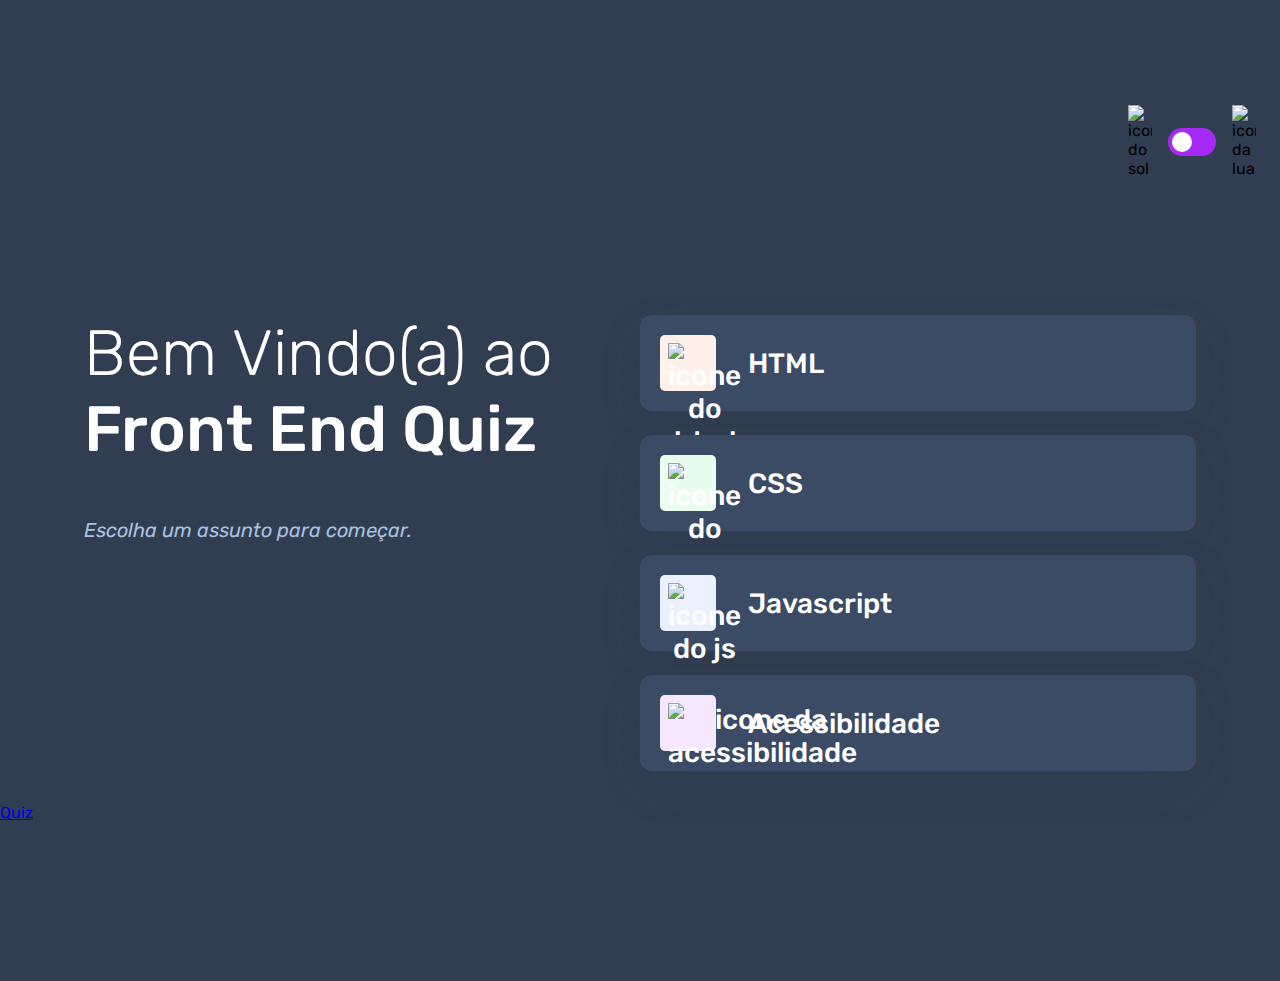
==== index.html @ 275fd0d0 "adicionado o efeito para alternativas certas e erradas" ====
<!DOCTYPE html>
<html lang="pt-BR">
<head>
    <meta charset="UTF-8">
    <meta name="viewport" content="width=device-width, initial-scale=1.0">
    <link rel="stylesheet" href="style.css">
    <link rel="preconnect" href="https://fonts.googleapis.com">
    <link rel="preconnect" href="https://fonts.gstatic.com" crossorigin>
    <link href="https://fonts.googleapis.com/css2?family=Rubik:ital,wght@0,300..900;1,300..900&display=swap"
        rel="stylesheet">
    <title>Quiz App</title>
</head>
<body class="escuro">
    <header>
        <div class="tema">
            <img src="./assets/images/icon-sun-dark.svg" alt="icone do sol">
            <button>
                <div>
                </div>
            </button>
            <img src="./assets/images/icon-moon-dark.svg" alt="icone da lua">
        </div>
    </header>
    <main>
        <section class="boas_vindas">
            <h1>Bem Vindo(a) ao <br>
                <strong>Front End Quiz</strong>
            </h1>
            <p>Escolha um assunto para começar.</p>
        </section>
        <section class="assuntos">
            <button class="botao_html">
                <div>
                    <img src="./assets/images/icon-html.svg" alt="icone do html">
                </div>
                HTML
            </button>
            <button class="botao_css">
                <div>
                    <img src="./assets/images/icon-css.svg" alt="icone do css">
                </div>
                CSS
            </button>
            <button class="botao_js">
                <div>
                    <img src="./assets/images/icon-js.svg" alt="icone do js">
                </div>
                Javascript
            </button>
            <button class="botao_acessibilidade">
                <div>
                    <img src="./assets/images/icon-accessibility.svg" alt="icone da acessibilidade">
                </div>
                Acessibilidade
            </button>
        </section>
    </main>

    <a href="./pages/quiz/quiz.html">Quiz</a>
</body>

</html>
---- style.css ----
* {
    margin: 0;
    padding: 0;
    box-sizing: border-box;
    font-family: "Rubik", sans-serif;
    -webkit-font-smoothing: antialiased;
}
:root {
    --bg-color: #f4f6fa;
    --purple: #a729f5;
    --primary-text-color: #313e51;
    --secondery-text-color: #626c7f;
    --shadow: 0px 16px 40px 0px rgba(143, 168, 193, 0.14);
    --bg-html: #fff1e9;
    --bg-css: #e8fdef;
    --bg-js: #ebf0ff;
    --bg-acessibilidade: #f6e7ff;
    --button-bg: #fff;
    --white: #fff;
    --bg-mobile: url(./assets/images/pattern-background-mobile-light.svg);
    --bg-desktop: url(./assets/images/pattern-background-desktop-light.svg)
}

body.escuro {
    --bg-color: #313e51;
    --bg-mobile: url(./assets/images/pattern-background-mobile-dark.svg);
    --bg-desktop: url(./assets/images/pattern-background-desktop-dark.svg);
    --primary-text-color: #fff;
    --secondery-text-color: #abc1e1;
    --button-bg: #3b4b66;
    --shadow: 0px 16px 40px 0px rgba(49, 62, 81, 0.14);

}

body {
    height: 100svh;
    background: var(--bg-mobile) var(--bg-color);
    background-repeat: no-repeat;
    background-size: cover;
}
header {
    padding: 16px 24px;
    display: flex;
    justify-content: flex-end;
}
.tema {
    padding: 8px 0;
    display: flex;
    align-items: center;
    gap: 8px;
}
.tema img {
    width: 16px;
}
.tema button {
    height: 20px;
    width: 32px;
    background: var(--purple);
    border: 0;
    border-radius: 999px;
    padding: 4px;
}
.tema button div {
    background: var(--white);
    width: 12px;
    height: 12px;
    border-radius: 999px;
}
main {
    padding: 32px 24px;
}
.boas_vindas {
    margin-bottom: 40px;
}
.boas_vindas h1 {
    font-size: 40px;
    font-weight: 300;
    color: var(--primary-text-color);
    margin-bottom: 16px;
}
.boas_vindas h1 strong {
    font-weight: 500;
}
.boas_vindas p {
    color: var(--secondery-text-color);
    font-size: 14px;
    line-height: 150%;
    font-style: italic;
}
.assuntos {
    display: flex;
    flex-direction: column;
    gap: 12px;
}
.assuntos button {
    border: none;
    background: var(--button-bg);
    display: flex;
    align-items: center;
    gap: 16px;
    padding: 12px;
    border-radius: 12px;
    box-shadow: var(--shadow);
    font-size: 18px;
    font-weight: 500;
    color: var(--primary-text-color);
}
.assuntos button div {
    width: 40px;
    height: 40px;
    padding: 5px;
    border-radius: 5px;
}
.assuntos button img {
    width: 100%;
}

.botao_html div {
    background: var(--bg-html);
}

.botao_css div {
    background: var(--bg-css);
}

.botao_js div {
    background: var(--bg-js);
}

.botao_acessibilidade div {
    background: var(--bg-acessibilidade);
}

@media(min-width: 1100px) {
    body {
        background: var(--bg-desktop) var(--bg-color);
        background-size: cover;
        background-repeat: no-repeat;
    }

    header {
        margin-block: 81px;
    }

    .tema img {
        width: 24px;
    }

    .tema {
        gap: 16px;
    }

    .tema button {
        width: 48px;
        height: 28px;
    }

    .tema button div {
        width: 20px;
        height: 20px;
    }

    main {
        display: flex;
        max-width: 1160px;
        margin-inline: auto;
    }

    section {
        width: 100%;
    }

    .boas_vindas h1 {
        font-size: 64px;
        margin-bottom: 48px;
    }

    .boas_vindas p {
        font-size: 20px;
    }

    .assuntos {
        gap: 24px;
    }

    .assuntos button {
        font-size: 28px;
        padding: 20px;
        gap: 32px;
    }

    .assuntos button div {
        width: 56px;
        height: 56px;
        padding: 8px;
    }
}
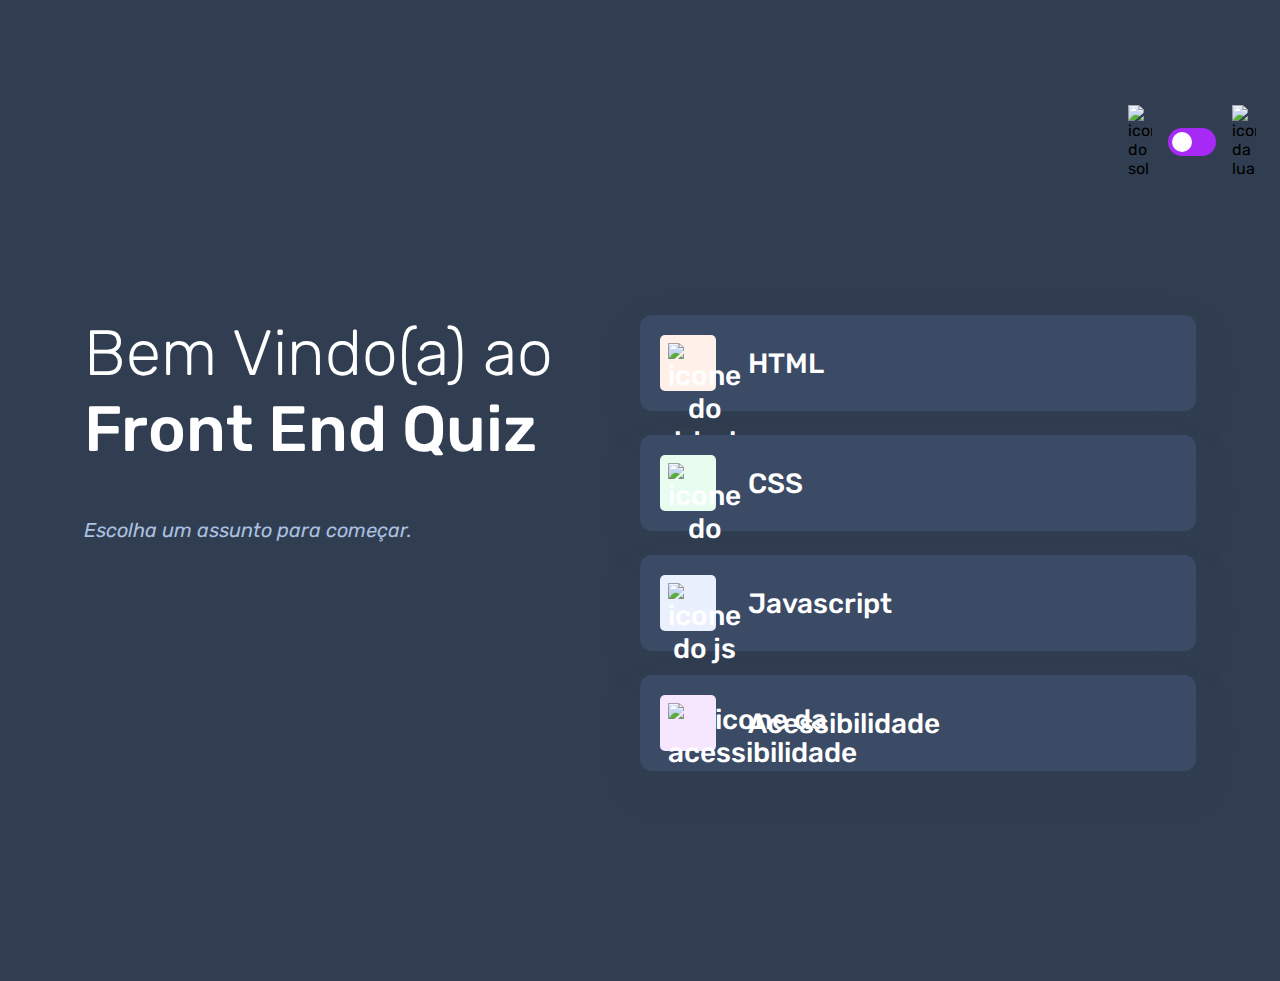
==== commit 55763075: "ajuste do box shadow do resultado" ====
--- a/index.html
+++ b/index.html
@@ -10,6 +10,8 @@
         rel="stylesheet">
     <title>Quiz App</title>
 </head>
+
+<body>
 <body class="escuro">
     <header>
         <div class="tema">
@@ -55,8 +57,5 @@
             </button>
         </section>
     </main>
-
-    <a href="./pages/quiz/quiz.html">Quiz</a>
 </body>
-
 </html>--- a/style.css
+++ b/style.css
@@ -114,81 +114,64 @@
 .assuntos button img {
     width: 100%;
 }
-
 .botao_html div {
     background: var(--bg-html);
 }
-
 .botao_css div {
     background: var(--bg-css);
 }
-
 .botao_js div {
     background: var(--bg-js);
 }
-
 .botao_acessibilidade div {
     background: var(--bg-acessibilidade);
 }
-
 @media(min-width: 1100px) {
     body {
         background: var(--bg-desktop) var(--bg-color);
         background-size: cover;
         background-repeat: no-repeat;
     }
-
     header {
         margin-block: 81px;
     }
-
     .tema img {
         width: 24px;
     }
-
     .tema {
         gap: 16px;
     }
-
     .tema button {
         width: 48px;
         height: 28px;
     }
-
     .tema button div {
         width: 20px;
         height: 20px;
     }
-
     main {
         display: flex;
         max-width: 1160px;
         margin-inline: auto;
     }
-
     section {
         width: 100%;
     }
-
     .boas_vindas h1 {
         font-size: 64px;
         margin-bottom: 48px;
     }
-
     .boas_vindas p {
         font-size: 20px;
     }
-
     .assuntos {
         gap: 24px;
     }
-
     .assuntos button {
         font-size: 28px;
         padding: 20px;
         gap: 32px;
     }
-
     .assuntos button div {
         width: 56px;
         height: 56px;
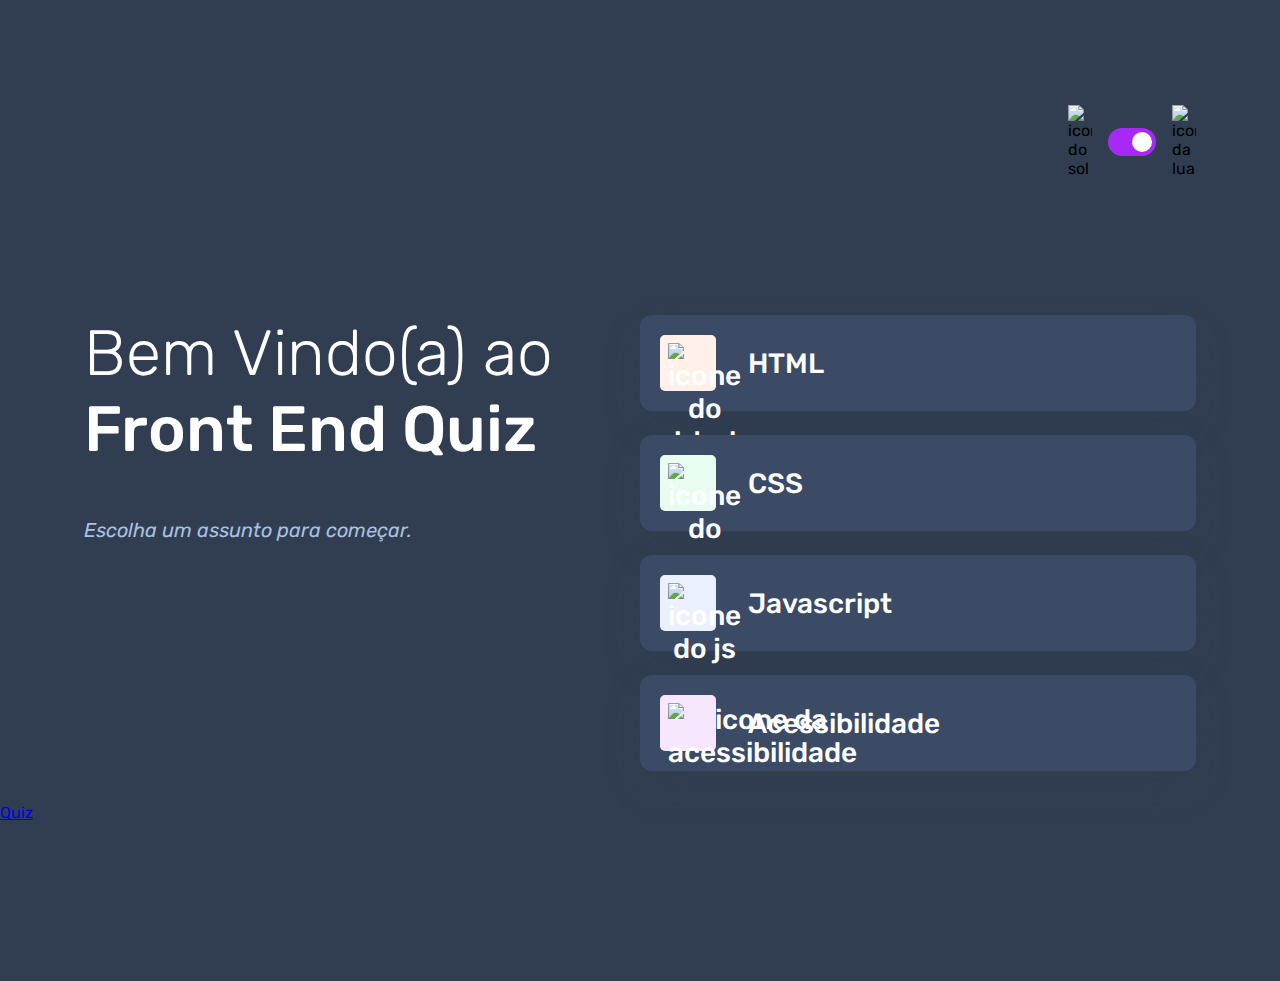
==== commit 7830b96d: "primeiros ajustes do tema no javascript" ====
--- a/index.html
+++ b/index.html
@@ -4,15 +4,19 @@
     <meta charset="UTF-8">
     <meta name="viewport" content="width=device-width, initial-scale=1.0">
     <link rel="stylesheet" href="style.css">
+
     <link rel="preconnect" href="https://fonts.googleapis.com">
     <link rel="preconnect" href="https://fonts.gstatic.com" crossorigin>
     <link href="https://fonts.googleapis.com/css2?family=Rubik:ital,wght@0,300..900;1,300..900&display=swap"
         rel="stylesheet">
+    <link href="https://fonts.googleapis.com/css2?family=Rubik:ital,wght@0,300..900;1,300..900&display=swap" rel="stylesheet">
+
+    <script src="./script.js" defer></script>
     <title>Quiz App</title>
 </head>
 
+<body class="escuro">
 <body>
-<body class="escuro">
     <header>
         <div class="tema">
             <img src="./assets/images/icon-sun-dark.svg" alt="icone do sol">
@@ -57,5 +61,6 @@
             </button>
         </section>
     </main>
+    <a href="./pages/quiz/quiz.html">Quiz</a>
 </body>
 </html>--- a/style.css
+++ b/style.css
@@ -20,7 +20,6 @@
     --bg-mobile: url(./assets/images/pattern-background-mobile-light.svg);
     --bg-desktop: url(./assets/images/pattern-background-desktop-light.svg)
 }
-
 body.escuro {
     --bg-color: #313e51;
     --bg-mobile: url(./assets/images/pattern-background-mobile-dark.svg);
@@ -29,9 +28,7 @@
     --secondery-text-color: #abc1e1;
     --button-bg: #3b4b66;
     --shadow: 0px 16px 40px 0px rgba(49, 62, 81, 0.14);
-
 }
-
 body {
     height: 100svh;
     background: var(--bg-mobile) var(--bg-color);
@@ -42,6 +39,8 @@
     padding: 16px 24px;
     display: flex;
     justify-content: flex-end;
+    max-width: 1160px;
+    margin-inline: auto;
 }
 .tema {
     padding: 8px 0;
@@ -59,7 +58,10 @@
     border: 0;
     border-radius: 999px;
     padding: 4px;
+    display: flex;
+    justify-content: flex-end;
 }
+
 .tema button div {
     background: var(--white);
     width: 12px;
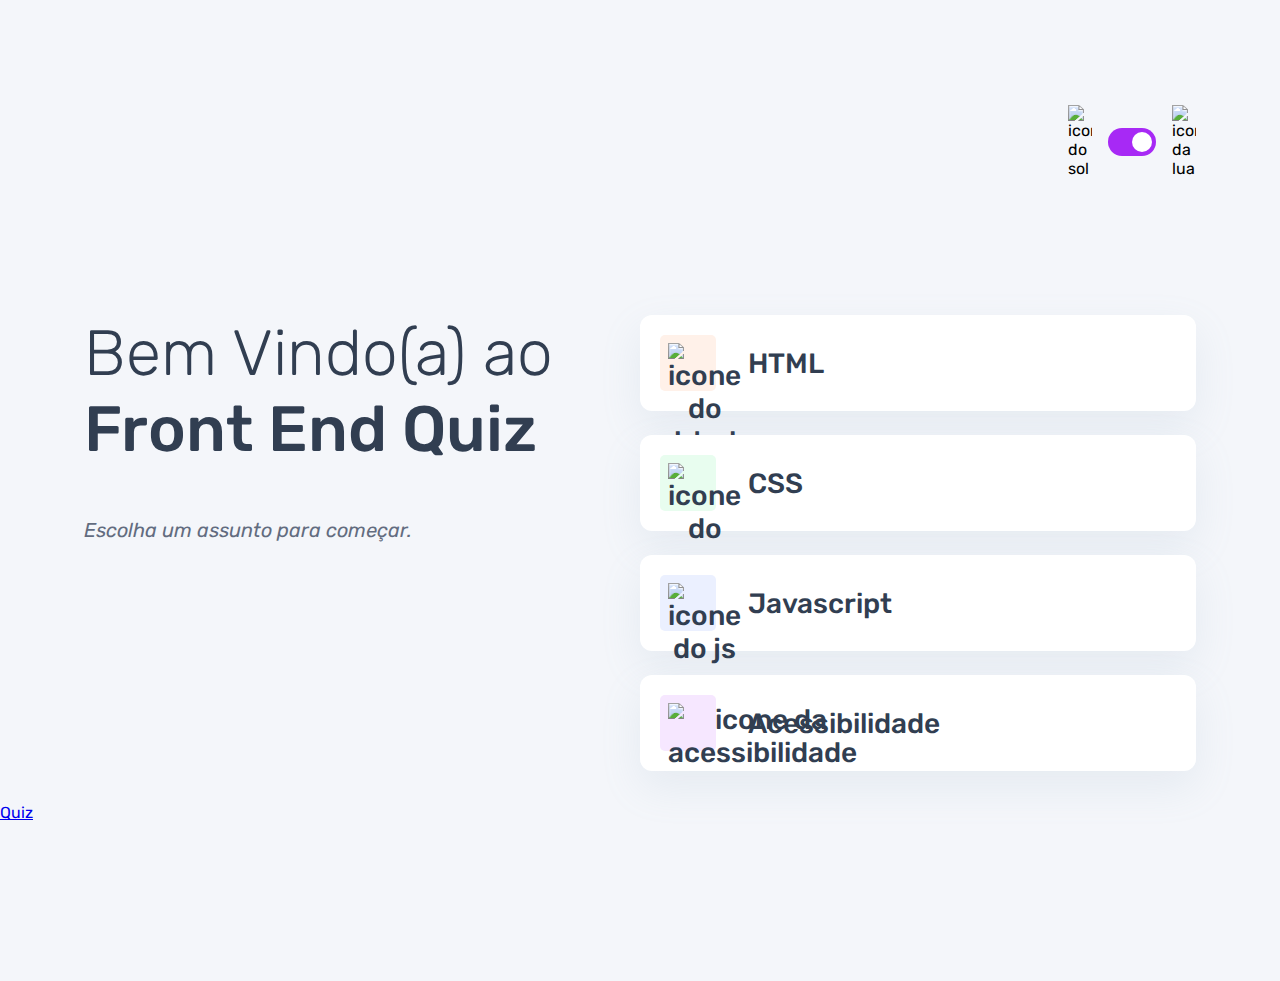
==== commit be0be92d: "adição do javascript no quiz.html para trocar o tema" ====
--- a/index.html
+++ b/index.html
@@ -4,18 +4,15 @@
     <meta charset="UTF-8">
     <meta name="viewport" content="width=device-width, initial-scale=1.0">
     <link rel="stylesheet" href="style.css">
-
     <link rel="preconnect" href="https://fonts.googleapis.com">
     <link rel="preconnect" href="https://fonts.gstatic.com" crossorigin>
-    <link href="https://fonts.googleapis.com/css2?family=Rubik:ital,wght@0,300..900;1,300..900&display=swap"
-        rel="stylesheet">
     <link href="https://fonts.googleapis.com/css2?family=Rubik:ital,wght@0,300..900;1,300..900&display=swap" rel="stylesheet">
 
     <script src="./script.js" defer></script>
+    <script src="./script.js" type="module" defer></script>
     <title>Quiz App</title>
 </head>
 
-<body class="escuro">
 <body>
     <header>
         <div class="tema">
--- a/style.css
+++ b/style.css
@@ -60,6 +60,7 @@
     padding: 4px;
     display: flex;
     justify-content: flex-end;
+    cursor: pointer;
 }
 
 .tema button div {
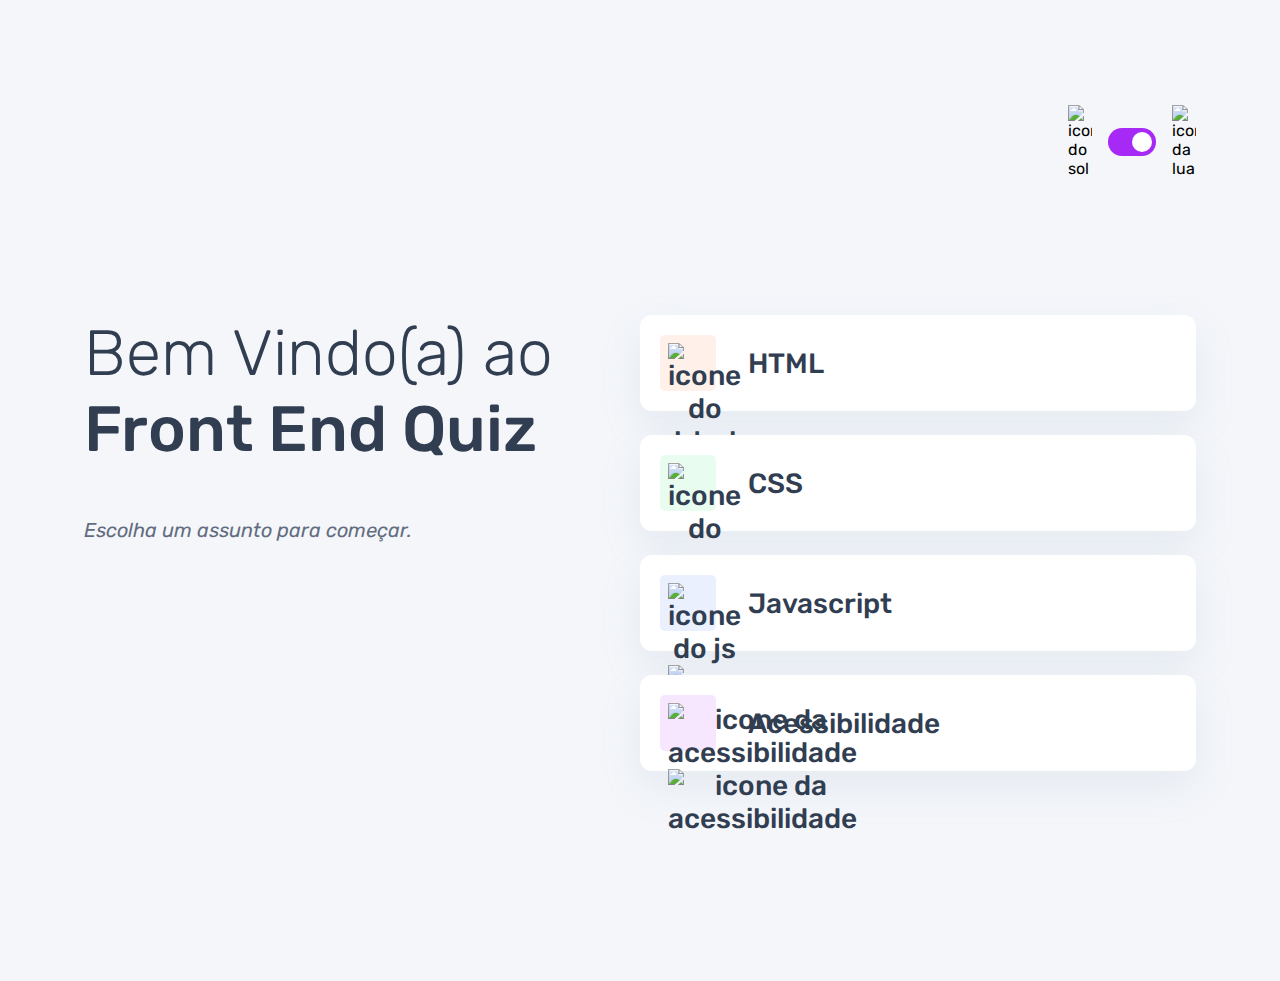
==== commit 4440ac2a: "alteração dinamica do assunto da pagina" ====
--- a/index.html
+++ b/index.html
@@ -7,12 +7,9 @@
     <link rel="preconnect" href="https://fonts.googleapis.com">
     <link rel="preconnect" href="https://fonts.gstatic.com" crossorigin>
     <link href="https://fonts.googleapis.com/css2?family=Rubik:ital,wght@0,300..900;1,300..900&display=swap" rel="stylesheet">
-
-    <script src="./script.js" defer></script>
     <script src="./script.js" type="module" defer></script>
     <title>Quiz App</title>
 </head>
-
 <body>
     <header>
         <div class="tema">
@@ -47,17 +44,18 @@
             <button class="botao_js">
                 <div>
                     <img src="./assets/images/icon-js.svg" alt="icone do js">
+                    <img src="./assets/images/icon-javascript.svg" alt="icone do js">
                 </div>
                 Javascript
             </button>
             <button class="botao_acessibilidade">
                 <div>
                     <img src="./assets/images/icon-accessibility.svg" alt="icone da acessibilidade">
+                    <img src="./assets/images/icon-acessibilidade.svg" alt="icone da acessibilidade">
                 </div>
                 Acessibilidade
             </button>
         </section>
     </main>
-    <a href="./pages/quiz/quiz.html">Quiz</a>
 </body>
 </html>--- a/style.css
+++ b/style.css
@@ -62,7 +62,6 @@
     justify-content: flex-end;
     cursor: pointer;
 }
-
 .tema button div {
     background: var(--white);
     width: 12px;
@@ -107,7 +106,9 @@
     font-size: 18px;
     font-weight: 500;
     color: var(--primary-text-color);
+    cursor: pointer;
 }
+
 .assuntos button div {
     width: 40px;
     height: 40px;
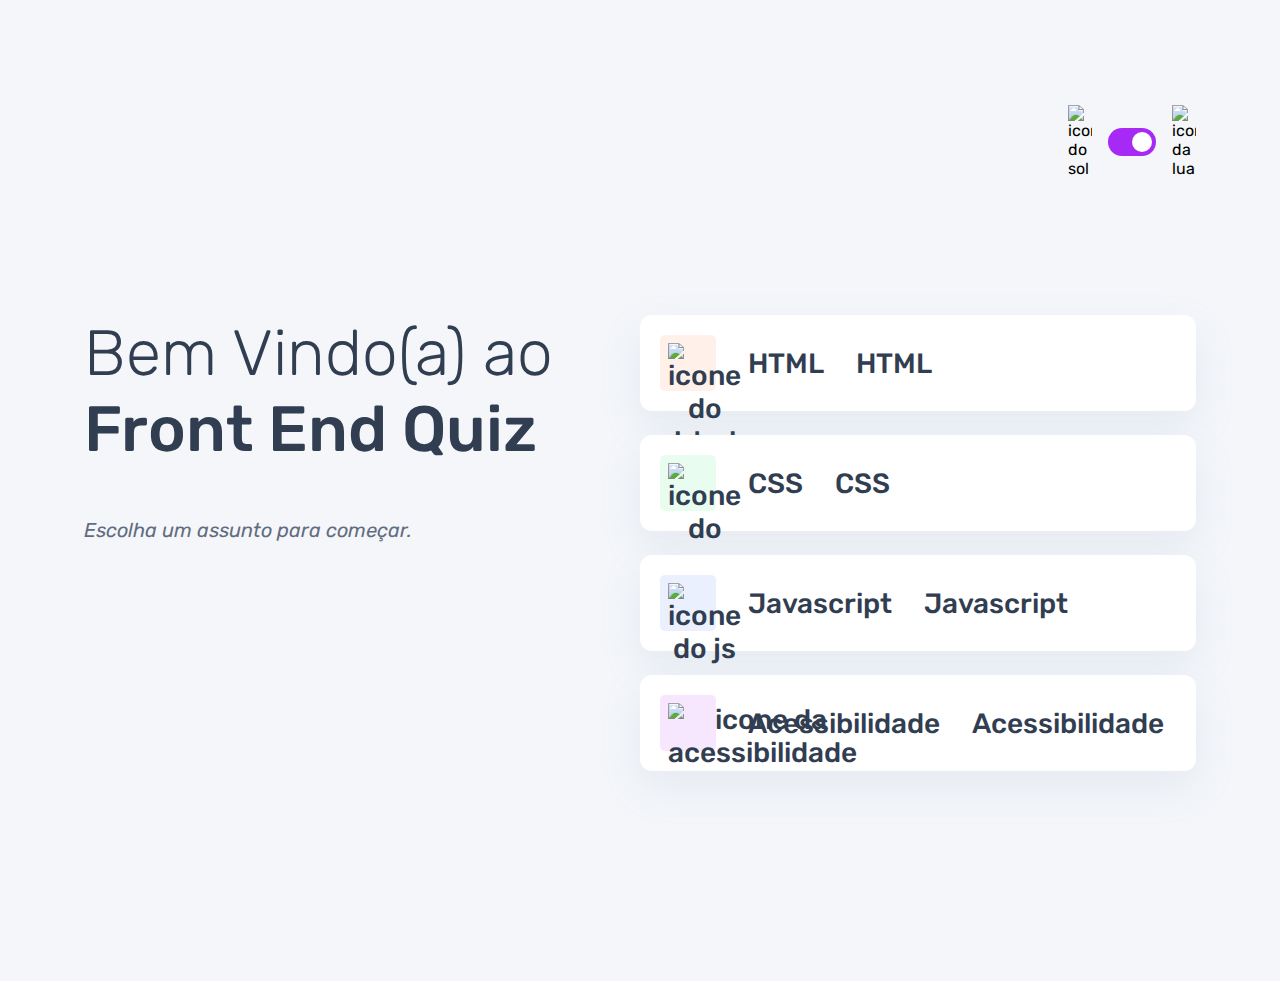
==== commit 3804d8cc: "ajustes da funcao de selecionar assunto para funcionar em todos os dispositivos" ====
--- a/index.html
+++ b/index.html
@@ -34,26 +34,28 @@
                     <img src="./assets/images/icon-html.svg" alt="icone do html">
                 </div>
                 HTML
+                <span>HTML</span>
             </button>
             <button class="botao_css">
                 <div>
                     <img src="./assets/images/icon-css.svg" alt="icone do css">
                 </div>
                 CSS
+                <span>CSS</span>
             </button>
             <button class="botao_js">
                 <div>
-                    <img src="./assets/images/icon-js.svg" alt="icone do js">
                     <img src="./assets/images/icon-javascript.svg" alt="icone do js">
                 </div>
                 Javascript
+                <span>Javascript</span>
             </button>
             <button class="botao_acessibilidade">
                 <div>
-                    <img src="./assets/images/icon-accessibility.svg" alt="icone da acessibilidade">
                     <img src="./assets/images/icon-acessibilidade.svg" alt="icone da acessibilidade">
                 </div>
                 Acessibilidade
+                <span>Acessibilidade</span>
             </button>
         </section>
     </main>
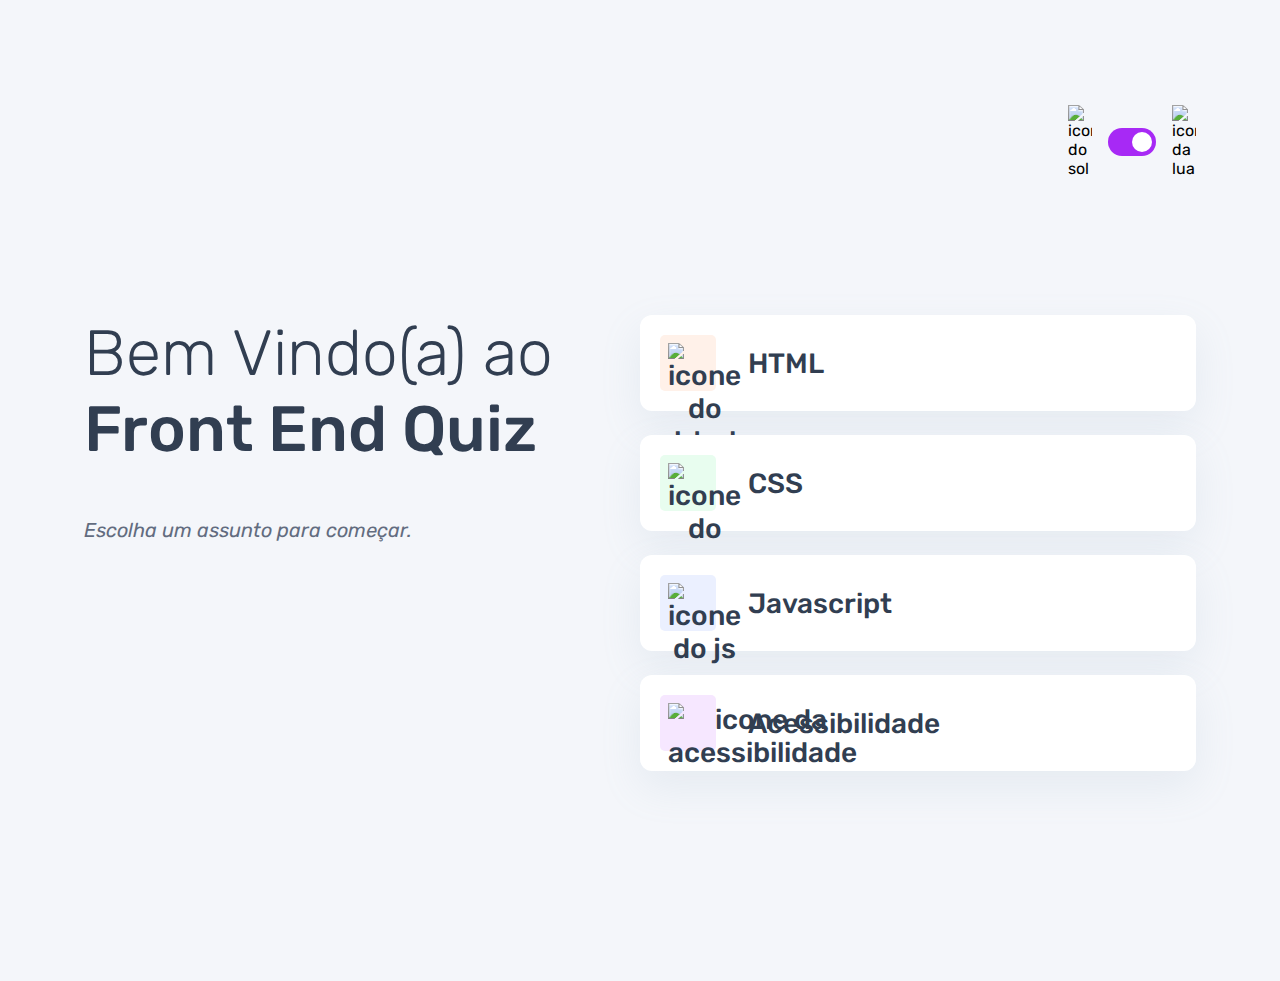
==== commit 5ea7403c: "correçao dos erros" ====
--- a/index.html
+++ b/index.html
@@ -1,63 +1,70 @@
 <!DOCTYPE html>
 <html lang="pt-BR">
+
 <head>
     <meta charset="UTF-8">
     <meta name="viewport" content="width=device-width, initial-scale=1.0">
     <link rel="stylesheet" href="style.css">
+
     <link rel="preconnect" href="https://fonts.googleapis.com">
     <link rel="preconnect" href="https://fonts.gstatic.com" crossorigin>
     <link href="https://fonts.googleapis.com/css2?family=Rubik:ital,wght@0,300..900;1,300..900&display=swap" rel="stylesheet">
+
     <script src="./script.js" type="module" defer></script>
     <title>Quiz App</title>
 </head>
+
 <body>
     <header>
         <div class="tema">
             <img src="./assets/images/icon-sun-dark.svg" alt="icone do sol">
+
             <button>
                 <div>
+
                 </div>
             </button>
             <img src="./assets/images/icon-moon-dark.svg" alt="icone da lua">
         </div>
+
     </header>
     <main>
         <section class="boas_vindas">
             <h1>Bem Vindo(a) ao <br>
+
                 <strong>Front End Quiz</strong>
             </h1>
             <p>Escolha um assunto para começar.</p>
         </section>
+
         <section class="assuntos">
             <button class="botao_html">
                 <div>
                     <img src="./assets/images/icon-html.svg" alt="icone do html">
                 </div>
-                HTML
                 <span>HTML</span>
             </button>
             <button class="botao_css">
                 <div>
                     <img src="./assets/images/icon-css.svg" alt="icone do css">
                 </div>
-                CSS
                 <span>CSS</span>
             </button>
             <button class="botao_js">
                 <div>
                     <img src="./assets/images/icon-javascript.svg" alt="icone do js">
                 </div>
-                Javascript
                 <span>Javascript</span>
             </button>
             <button class="botao_acessibilidade">
                 <div>
                     <img src="./assets/images/icon-acessibilidade.svg" alt="icone da acessibilidade">
                 </div>
-                Acessibilidade
                 <span>Acessibilidade</span>
             </button>
         </section>
     </main>
+
 </body>
+
 </html>--- a/style.css
+++ b/style.css
@@ -5,6 +5,7 @@
     font-family: "Rubik", sans-serif;
     -webkit-font-smoothing: antialiased;
 }
+
 :root {
     --bg-color: #f4f6fa;
     --purple: #a729f5;
@@ -20,6 +21,7 @@
     --bg-mobile: url(./assets/images/pattern-background-mobile-light.svg);
     --bg-desktop: url(./assets/images/pattern-background-desktop-light.svg)
 }
+
 body.escuro {
     --bg-color: #313e51;
     --bg-mobile: url(./assets/images/pattern-background-mobile-dark.svg);
@@ -28,13 +30,16 @@
     --secondery-text-color: #abc1e1;
     --button-bg: #3b4b66;
     --shadow: 0px 16px 40px 0px rgba(49, 62, 81, 0.14);
-}
+
+}
+
 body {
     height: 100svh;
     background: var(--bg-mobile) var(--bg-color);
     background-repeat: no-repeat;
     background-size: cover;
 }
+
 header {
     padding: 16px 24px;
     display: flex;
@@ -42,15 +47,18 @@
     max-width: 1160px;
     margin-inline: auto;
 }
+
 .tema {
     padding: 8px 0;
     display: flex;
     align-items: center;
     gap: 8px;
 }
+
 .tema img {
     width: 16px;
 }
+
 .tema button {
     height: 20px;
     width: 32px;
@@ -62,38 +70,46 @@
     justify-content: flex-end;
     cursor: pointer;
 }
+
 .tema button div {
     background: var(--white);
     width: 12px;
     height: 12px;
     border-radius: 999px;
 }
+
 main {
     padding: 32px 24px;
 }
+
 .boas_vindas {
     margin-bottom: 40px;
 }
+
 .boas_vindas h1 {
     font-size: 40px;
     font-weight: 300;
     color: var(--primary-text-color);
     margin-bottom: 16px;
 }
+
 .boas_vindas h1 strong {
     font-weight: 500;
 }
+
 .boas_vindas p {
     color: var(--secondery-text-color);
     font-size: 14px;
     line-height: 150%;
     font-style: italic;
 }
+
 .assuntos {
     display: flex;
     flex-direction: column;
     gap: 12px;
 }
+
 .assuntos button {
     border: none;
     background: var(--button-bg);
@@ -115,67 +131,85 @@
     padding: 5px;
     border-radius: 5px;
 }
+
 .assuntos button img {
     width: 100%;
 }
+
 .botao_html div {
     background: var(--bg-html);
 }
+
 .botao_css div {
     background: var(--bg-css);
 }
+
 .botao_js div {
     background: var(--bg-js);
 }
+
 .botao_acessibilidade div {
     background: var(--bg-acessibilidade);
 }
+
 @media(min-width: 1100px) {
     body {
         background: var(--bg-desktop) var(--bg-color);
         background-size: cover;
         background-repeat: no-repeat;
     }
+
     header {
         margin-block: 81px;
     }
+
     .tema img {
         width: 24px;
     }
+
     .tema {
         gap: 16px;
     }
+
     .tema button {
         width: 48px;
         height: 28px;
     }
+
     .tema button div {
         width: 20px;
         height: 20px;
     }
+
     main {
         display: flex;
         max-width: 1160px;
         margin-inline: auto;
     }
+
     section {
         width: 100%;
     }
+
     .boas_vindas h1 {
         font-size: 64px;
         margin-bottom: 48px;
     }
+
     .boas_vindas p {
         font-size: 20px;
     }
+
     .assuntos {
         gap: 24px;
     }
+
     .assuntos button {
         font-size: 28px;
         padding: 20px;
         gap: 32px;
     }
+
     .assuntos button div {
         width: 56px;
         height: 56px;
